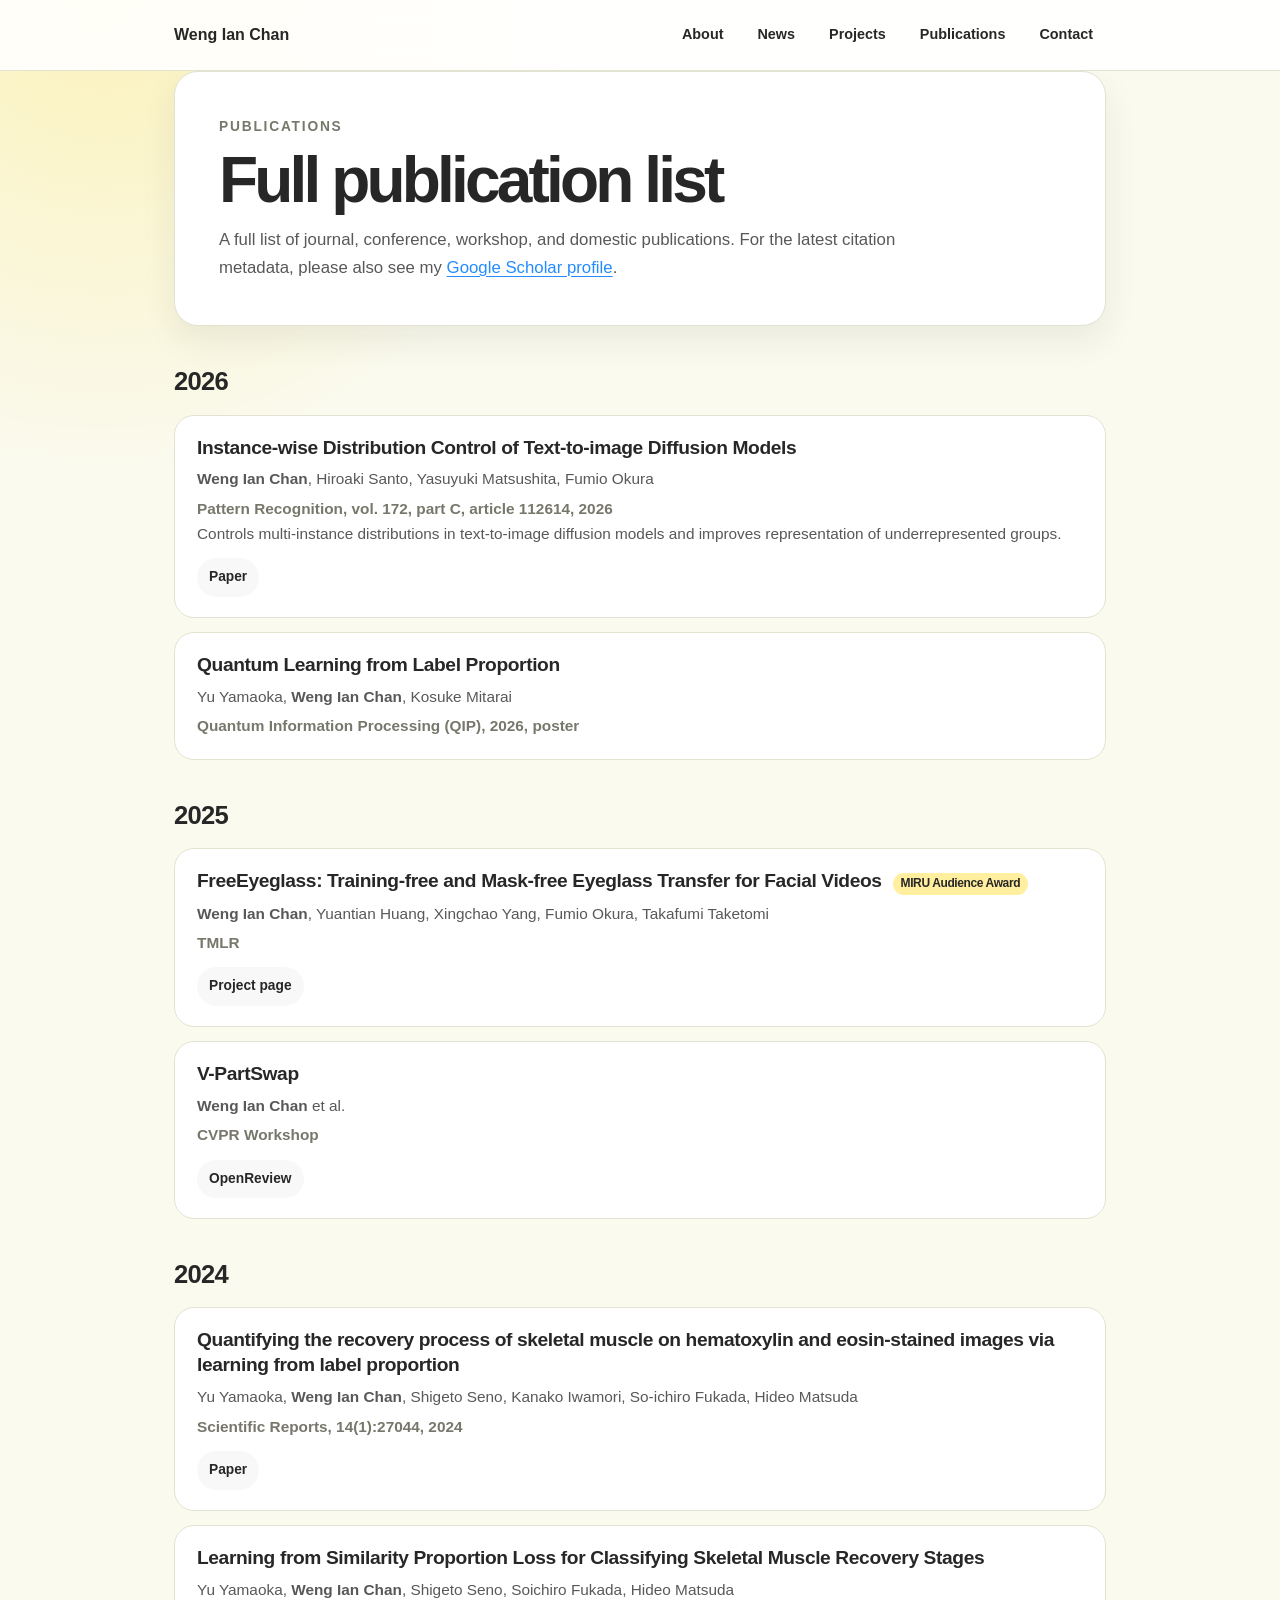
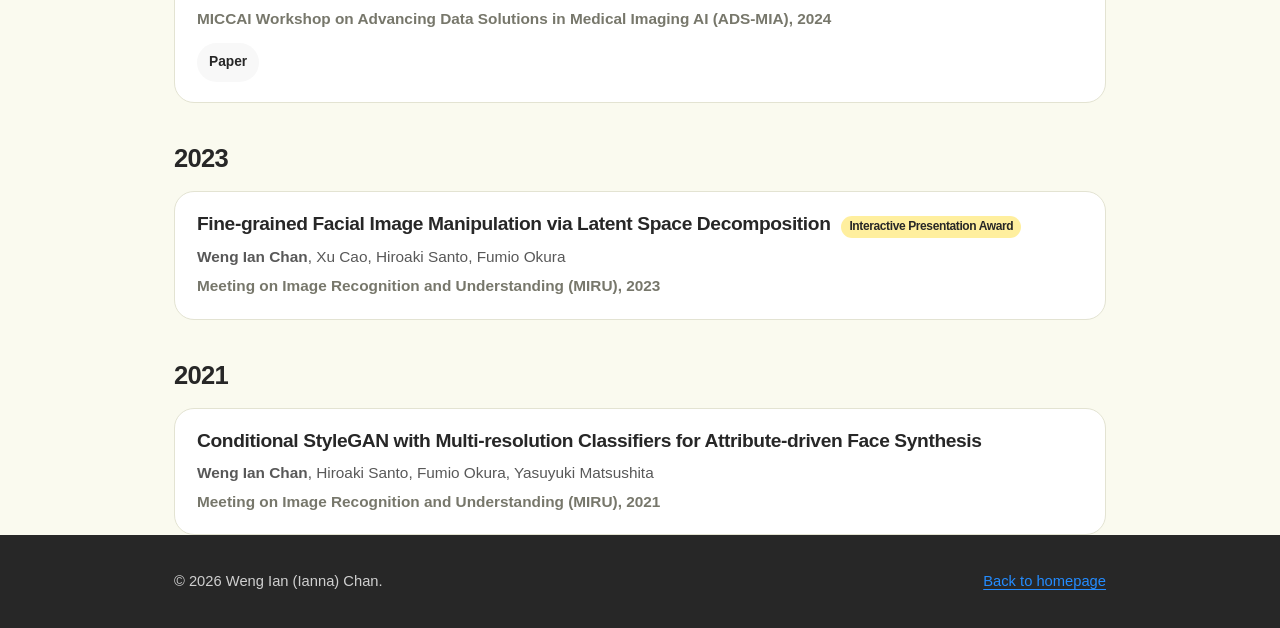
==== publication.html @ 1594c2f4 "Redesign academic personal website" ====
<!DOCTYPE html>
<html lang="en">
<head>
  <meta charset="UTF-8" />
  <meta name="viewport" content="width=device-width, initial-scale=1" />
  <title>Publications – Weng Ian Chan</title>
  <meta name="description" content="Full publication list of Weng Ian (Ianna) Chan." />
  <style>
    :root{--yellow:#ffd500;--blue:#248cff;--purple:#6c55f0;--text:#272727;--soft:#585858;--muted:#77776b;--bg:#fafaef;--white:#fff;--border:#e3e3d2;--gray:#f8f8f8;--shadow:0 14px 34px rgba(39,39,39,.08);--container:980px;--radius:24px}*{box-sizing:border-box}body{margin:0;color:var(--text);background:radial-gradient(circle at 8% 0%,rgba(255,213,0,.22),transparent 30rem),var(--bg);font-family:Inter,"Noto Sans","Noto Sans JP",-apple-system,BlinkMacSystemFont,"Segoe UI",Arial,sans-serif;line-height:1.65}a{color:var(--blue);text-decoration-thickness:.08em;text-underline-offset:.18em}a:hover{color:var(--purple)}.container{max-width:var(--container);margin:0 auto;padding:0 24px}.site-header{position:sticky;top:0;z-index:20;background:rgba(255,255,255,.88);backdrop-filter:blur(14px);border-bottom:1px solid var(--border)}.nav{min-height:70px;display:flex;align-items:center;justify-content:space-between;gap:18px}.brand{color:var(--text);font-weight:850;text-decoration:none}.nav-links{display:flex;gap:8px;flex-wrap:wrap}.nav-links a{color:var(--text);text-decoration:none;font-size:.9rem;font-weight:800;border-radius:999px;padding:9px 13px}.nav-links a:hover{background:var(--yellow)}main{padding:54px 0 84px}.hero{background:var(--white);border:1px solid var(--border);border-radius:var(--radius);box-shadow:var(--shadow);padding:clamp(26px,5vw,44px);margin-bottom:32px}.kicker{color:var(--muted);font-size:.86rem;font-weight:850;letter-spacing:.13em;text-transform:uppercase;margin:0 0 8px}h1{font-size:clamp(2.5rem,7vw,4rem);line-height:1.05;letter-spacing:-.06em;margin:0 0 12px}.intro{color:var(--soft);font-size:1.05rem;max-width:46rem;margin:0}.pub-list{display:grid;gap:14px}.pub{background:var(--white);border:1px solid var(--border);border-radius:20px;padding:20px 22px}.pub h2{font-size:1.2rem;line-height:1.3;margin:0 0 6px;letter-spacing:-.02em}.authors,.venue,.note{margin:0;color:var(--soft);font-size:.96rem}.venue{font-weight:750;color:var(--muted);margin-top:4px}.links{display:flex;flex-wrap:wrap;gap:9px;margin-top:12px}.pill{display:inline-flex;border-radius:999px;background:var(--gray);color:var(--text);padding:8px 12px;font-size:.86rem;font-weight:850;text-decoration:none}.pill:hover{background:var(--yellow);color:var(--text);text-decoration:none}.badge{display:inline-flex;border-radius:999px;background:rgba(255,213,0,.38);padding:3px 8px;font-size:.75rem;font-weight:850;margin-left:6px}.year{font-size:1.6rem;letter-spacing:-.03em;margin:34px 0 12px}footer{background:var(--text);color:#fff;padding:34px 0}.footer-inner{display:flex;justify-content:space-between;gap:18px;flex-wrap:wrap;color:rgba(255,255,255,.78);font-size:.92rem}@media(max-width:560px){.container{padding:0 18px}.nav{align-items:flex-start;flex-direction:column;padding:14px 0}}
  </style>
</head>
<body>
  <header class="site-header">
    <div class="container nav">
      <a class="brand" href="index.html">Weng Ian Chan</a>
      <nav class="nav-links" aria-label="Main navigation">
        <a href="index.html#about">About</a>
        <a href="index.html#news">News</a>
        <a href="index.html#projects">Projects</a>
        <a href="publication.html">Publications</a>
        <a href="index.html#contact">Contact</a>
      </nav>
    </div>
  </header>

  <main class="container">
    <section class="hero">
      <p class="kicker">Publications</p>
      <h1>Full publication list</h1>
      <p class="intro">A full list of journal, conference, workshop, and domestic publications. For the latest citation metadata, please also see my <a href="https://scholar.google.com/citations?user=TcdTtjIAAAAJ" target="_blank" rel="noopener">Google Scholar profile</a>.</p>
    </section>

    <h2 class="year">2026</h2>
    <div class="pub-list">
      <article class="pub">
        <h2>Instance-wise Distribution Control of Text-to-image Diffusion Models</h2>
        <p class="authors"><strong>Weng Ian Chan</strong>, Hiroaki Santo, Yasuyuki Matsushita, Fumio Okura</p>
        <p class="venue">Pattern Recognition, vol. 172, part C, article 112614, 2026</p>
        <p class="note">Controls multi-instance distributions in text-to-image diffusion models and improves representation of underrepresented groups.</p>
        <div class="links"><a class="pill" href="https://doi.org/10.1016/j.patcog.2025.112614" target="_blank" rel="noopener">Paper</a></div>
      </article>
      <article class="pub">
        <h2>Quantum Learning from Label Proportion</h2>
        <p class="authors">Yu Yamaoka, <strong>Weng Ian Chan</strong>, Kosuke Mitarai</p>
        <p class="venue">Quantum Information Processing (QIP), 2026, poster</p>
      </article>
    </div>

    <h2 class="year">2025</h2>
    <div class="pub-list">
      <article class="pub">
        <h2>FreeEyeglass: Training-free and Mask-free Eyeglass Transfer for Facial Videos <span class="badge">MIRU Audience Award</span></h2>
        <p class="authors"><strong>Weng Ian Chan</strong>, Yuantian Huang, Xingchao Yang, Fumio Okura, Takafumi Taketomi</p>
        <p class="venue">TMLR</p>
        <div class="links"><a class="pill" href="https://moegi161.github.io/freeeyeglass-project/" target="_blank" rel="noopener">Project page</a></div>
      </article>
      <article class="pub">
        <h2>V-PartSwap</h2>
        <p class="authors"><strong>Weng Ian Chan</strong> et al.</p>
        <p class="venue">CVPR Workshop</p>
        <div class="links"><a class="pill" href="https://openreview.net/forum?id=ls6tDTvkuY" target="_blank" rel="noopener">OpenReview</a></div>
      </article>
    </div>

    <h2 class="year">2024</h2>
    <div class="pub-list">
      <article class="pub">
        <h2>Quantifying the recovery process of skeletal muscle on hematoxylin and eosin-stained images via learning from label proportion</h2>
        <p class="authors">Yu Yamaoka, <strong>Weng Ian Chan</strong>, Shigeto Seno, Kanako Iwamori, So-ichiro Fukada, Hideo Matsuda</p>
        <p class="venue">Scientific Reports, 14(1):27044, 2024</p>
        <div class="links"><a class="pill" href="https://www.nature.com/articles/s41598-024-78433-z" target="_blank" rel="noopener">Paper</a></div>
      </article>
      <article class="pub">
        <h2>Learning from Similarity Proportion Loss for Classifying Skeletal Muscle Recovery Stages</h2>
        <p class="authors">Yu Yamaoka, <strong>Weng Ian Chan</strong>, Shigeto Seno, Soichiro Fukada, Hideo Matsuda</p>
        <p class="venue">MICCAI Workshop on Advancing Data Solutions in Medical Imaging AI (ADS-MIA), 2024</p>
        <div class="links"><a class="pill" href="https://arxiv.org/abs/2505.04150" target="_blank" rel="noopener">Paper</a></div>
      </article>
    </div>

    <h2 class="year">2023</h2>
    <div class="pub-list">
      <article class="pub">
        <h2>Fine-grained Facial Image Manipulation via Latent Space Decomposition <span class="badge">Interactive Presentation Award</span></h2>
        <p class="authors"><strong>Weng Ian Chan</strong>, Xu Cao, Hiroaki Santo, Fumio Okura</p>
        <p class="venue">Meeting on Image Recognition and Understanding (MIRU), 2023</p>
      </article>
    </div>

    <h2 class="year">2021</h2>
    <div class="pub-list">
      <article class="pub">
        <h2>Conditional StyleGAN with Multi-resolution Classifiers for Attribute-driven Face Synthesis</h2>
        <p class="authors"><strong>Weng Ian Chan</strong>, Hiroaki Santo, Fumio Okura, Yasuyuki Matsushita</p>
        <p class="venue">Meeting on Image Recognition and Understanding (MIRU), 2021</p>
      </article>
    </div>
  </main>

  <footer>
    <div class="container footer-inner">
      <span>&copy; <span id="year"></span> Weng Ian (Ianna) Chan.</span>
      <span><a href="index.html">Back to homepage</a></span>
    </div>
  </footer>
  <script>document.getElementById("year").textContent = new Date().getFullYear();</script>
</body>
</html>
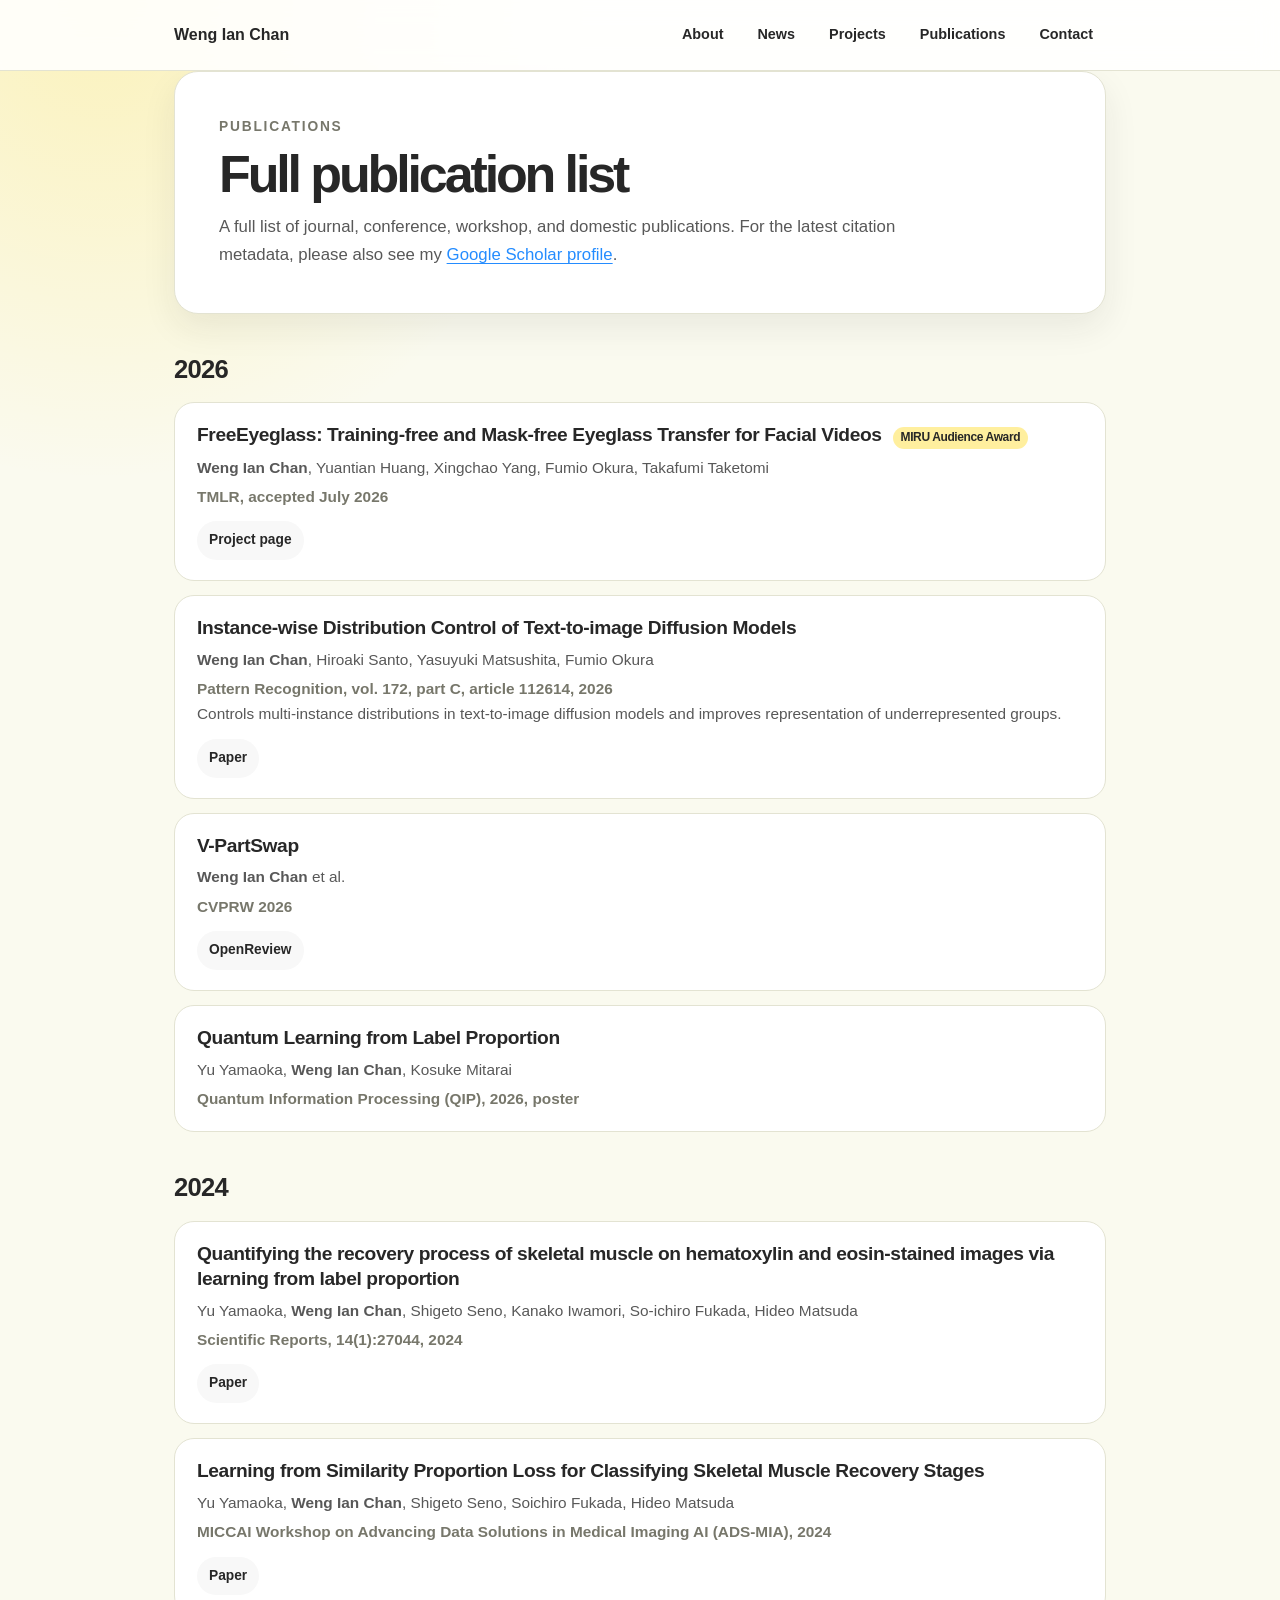
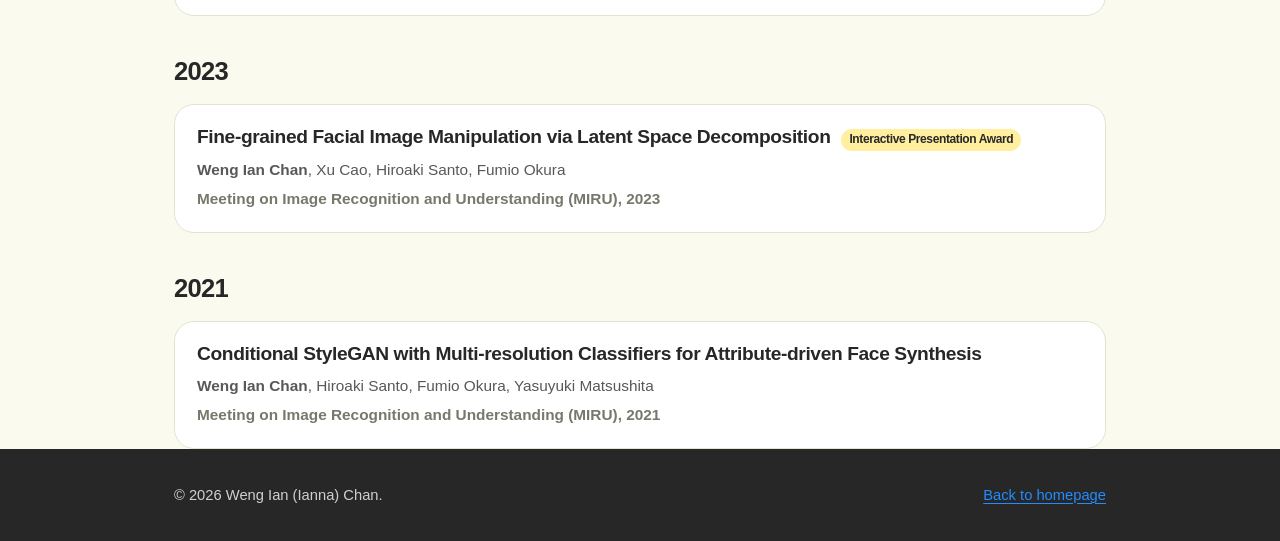
==== commit b0ff182a: "Refine projects and publication updates" ====
--- a/publication.html
+++ b/publication.html
@@ -6,7 +6,7 @@
   <title>Publications – Weng Ian Chan</title>
   <meta name="description" content="Full publication list of Weng Ian (Ianna) Chan." />
   <style>
-    :root{--yellow:#ffd500;--blue:#248cff;--purple:#6c55f0;--text:#272727;--soft:#585858;--muted:#77776b;--bg:#fafaef;--white:#fff;--border:#e3e3d2;--gray:#f8f8f8;--shadow:0 14px 34px rgba(39,39,39,.08);--container:980px;--radius:24px}*{box-sizing:border-box}body{margin:0;color:var(--text);background:radial-gradient(circle at 8% 0%,rgba(255,213,0,.22),transparent 30rem),var(--bg);font-family:Inter,"Noto Sans","Noto Sans JP",-apple-system,BlinkMacSystemFont,"Segoe UI",Arial,sans-serif;line-height:1.65}a{color:var(--blue);text-decoration-thickness:.08em;text-underline-offset:.18em}a:hover{color:var(--purple)}.container{max-width:var(--container);margin:0 auto;padding:0 24px}.site-header{position:sticky;top:0;z-index:20;background:rgba(255,255,255,.88);backdrop-filter:blur(14px);border-bottom:1px solid var(--border)}.nav{min-height:70px;display:flex;align-items:center;justify-content:space-between;gap:18px}.brand{color:var(--text);font-weight:850;text-decoration:none}.nav-links{display:flex;gap:8px;flex-wrap:wrap}.nav-links a{color:var(--text);text-decoration:none;font-size:.9rem;font-weight:800;border-radius:999px;padding:9px 13px}.nav-links a:hover{background:var(--yellow)}main{padding:54px 0 84px}.hero{background:var(--white);border:1px solid var(--border);border-radius:var(--radius);box-shadow:var(--shadow);padding:clamp(26px,5vw,44px);margin-bottom:32px}.kicker{color:var(--muted);font-size:.86rem;font-weight:850;letter-spacing:.13em;text-transform:uppercase;margin:0 0 8px}h1{font-size:clamp(2.5rem,7vw,4rem);line-height:1.05;letter-spacing:-.06em;margin:0 0 12px}.intro{color:var(--soft);font-size:1.05rem;max-width:46rem;margin:0}.pub-list{display:grid;gap:14px}.pub{background:var(--white);border:1px solid var(--border);border-radius:20px;padding:20px 22px}.pub h2{font-size:1.2rem;line-height:1.3;margin:0 0 6px;letter-spacing:-.02em}.authors,.venue,.note{margin:0;color:var(--soft);font-size:.96rem}.venue{font-weight:750;color:var(--muted);margin-top:4px}.links{display:flex;flex-wrap:wrap;gap:9px;margin-top:12px}.pill{display:inline-flex;border-radius:999px;background:var(--gray);color:var(--text);padding:8px 12px;font-size:.86rem;font-weight:850;text-decoration:none}.pill:hover{background:var(--yellow);color:var(--text);text-decoration:none}.badge{display:inline-flex;border-radius:999px;background:rgba(255,213,0,.38);padding:3px 8px;font-size:.75rem;font-weight:850;margin-left:6px}.year{font-size:1.6rem;letter-spacing:-.03em;margin:34px 0 12px}footer{background:var(--text);color:#fff;padding:34px 0}.footer-inner{display:flex;justify-content:space-between;gap:18px;flex-wrap:wrap;color:rgba(255,255,255,.78);font-size:.92rem}@media(max-width:560px){.container{padding:0 18px}.nav{align-items:flex-start;flex-direction:column;padding:14px 0}}
+    :root{--yellow:#ffd500;--blue:#248cff;--purple:#6c55f0;--text:#272727;--soft:#585858;--muted:#77776b;--bg:#fafaef;--white:#fff;--border:#e3e3d2;--gray:#f8f8f8;--shadow:0 14px 34px rgba(39,39,39,.08);--container:980px;--radius:24px}*{box-sizing:border-box}body{margin:0;color:var(--text);background:radial-gradient(circle at 8% 0%,rgba(255,213,0,.22),transparent 30rem),var(--bg);font-family:Inter,"Noto Sans","Noto Sans JP",-apple-system,BlinkMacSystemFont,"Segoe UI",Arial,sans-serif;line-height:1.65}a{color:var(--blue);text-decoration-thickness:.08em;text-underline-offset:.18em}a:hover{color:var(--purple)}.container{max-width:var(--container);margin:0 auto;padding:0 24px}.site-header{position:sticky;top:0;z-index:20;background:rgba(255,255,255,.88);backdrop-filter:blur(14px);border-bottom:1px solid var(--border)}.nav{min-height:70px;display:flex;align-items:center;justify-content:space-between;gap:18px}.brand{color:var(--text);font-weight:850;text-decoration:none}.nav-links{display:flex;gap:8px;flex-wrap:wrap}.nav-links a{color:var(--text);text-decoration:none;font-size:.9rem;font-weight:800;border-radius:999px;padding:9px 13px}.nav-links a:hover{background:var(--yellow)}main{padding:54px 0 84px}.hero{background:var(--white);border:1px solid var(--border);border-radius:var(--radius);box-shadow:var(--shadow);padding:clamp(26px,5vw,44px);margin-bottom:32px}.kicker{color:var(--muted);font-size:.86rem;font-weight:850;letter-spacing:.13em;text-transform:uppercase;margin:0 0 8px}h1{font-size:clamp(2.15rem,5.6vw,3.25rem);line-height:1.05;letter-spacing:-.06em;margin:0 0 12px}.intro{color:var(--soft);font-size:1.05rem;max-width:46rem;margin:0}.pub-list{display:grid;gap:14px}.pub{background:var(--white);border:1px solid var(--border);border-radius:20px;padding:20px 22px}.pub h2{font-size:1.2rem;line-height:1.3;margin:0 0 6px;letter-spacing:-.02em}.authors,.venue,.note{margin:0;color:var(--soft);font-size:.96rem}.venue{font-weight:750;color:var(--muted);margin-top:4px}.links{display:flex;flex-wrap:wrap;gap:9px;margin-top:12px}.pill{display:inline-flex;border-radius:999px;background:var(--gray);color:var(--text);padding:8px 12px;font-size:.86rem;font-weight:850;text-decoration:none}.pill:hover{background:var(--yellow);color:var(--text);text-decoration:none}.badge{display:inline-flex;border-radius:999px;background:rgba(255,213,0,.38);padding:3px 8px;font-size:.75rem;font-weight:850;margin-left:6px}.year{font-size:1.6rem;letter-spacing:-.03em;margin:34px 0 12px}footer{background:var(--text);color:#fff;padding:34px 0}.footer-inner{display:flex;justify-content:space-between;gap:18px;flex-wrap:wrap;color:rgba(255,255,255,.78);font-size:.92rem}@media(max-width:560px){.container{padding:0 18px}.nav{align-items:flex-start;flex-direction:column;padding:14px 0}}
   </style>
 </head>
 <body>
@@ -33,6 +33,12 @@
     <h2 class="year">2026</h2>
     <div class="pub-list">
       <article class="pub">
+        <h2>FreeEyeglass: Training-free and Mask-free Eyeglass Transfer for Facial Videos <span class="badge">MIRU Audience Award</span></h2>
+        <p class="authors"><strong>Weng Ian Chan</strong>, Yuantian Huang, Xingchao Yang, Fumio Okura, Takafumi Taketomi</p>
+        <p class="venue">TMLR, accepted July 2026</p>
+        <div class="links"><a class="pill" href="https://moegi161.github.io/freeeyeglass-project/" target="_blank" rel="noopener">Project page</a></div>
+      </article>
+      <article class="pub">
         <h2>Instance-wise Distribution Control of Text-to-image Diffusion Models</h2>
         <p class="authors"><strong>Weng Ian Chan</strong>, Hiroaki Santo, Yasuyuki Matsushita, Fumio Okura</p>
         <p class="venue">Pattern Recognition, vol. 172, part C, article 112614, 2026</p>
@@ -40,25 +46,15 @@
         <div class="links"><a class="pill" href="https://doi.org/10.1016/j.patcog.2025.112614" target="_blank" rel="noopener">Paper</a></div>
       </article>
       <article class="pub">
+        <h2>V-PartSwap</h2>
+        <p class="authors"><strong>Weng Ian Chan</strong> et al.</p>
+        <p class="venue">CVPRW 2026</p>
+        <div class="links"><a class="pill" href="https://openreview.net/forum?id=ls6tDTvkuY" target="_blank" rel="noopener">OpenReview</a></div>
+      </article>
+      <article class="pub">
         <h2>Quantum Learning from Label Proportion</h2>
         <p class="authors">Yu Yamaoka, <strong>Weng Ian Chan</strong>, Kosuke Mitarai</p>
         <p class="venue">Quantum Information Processing (QIP), 2026, poster</p>
-      </article>
-    </div>
-
-    <h2 class="year">2025</h2>
-    <div class="pub-list">
-      <article class="pub">
-        <h2>FreeEyeglass: Training-free and Mask-free Eyeglass Transfer for Facial Videos <span class="badge">MIRU Audience Award</span></h2>
-        <p class="authors"><strong>Weng Ian Chan</strong>, Yuantian Huang, Xingchao Yang, Fumio Okura, Takafumi Taketomi</p>
-        <p class="venue">TMLR</p>
-        <div class="links"><a class="pill" href="https://moegi161.github.io/freeeyeglass-project/" target="_blank" rel="noopener">Project page</a></div>
-      </article>
-      <article class="pub">
-        <h2>V-PartSwap</h2>
-        <p class="authors"><strong>Weng Ian Chan</strong> et al.</p>
-        <p class="venue">CVPR Workshop</p>
-        <div class="links"><a class="pill" href="https://openreview.net/forum?id=ls6tDTvkuY" target="_blank" rel="noopener">OpenReview</a></div>
       </article>
     </div>
 
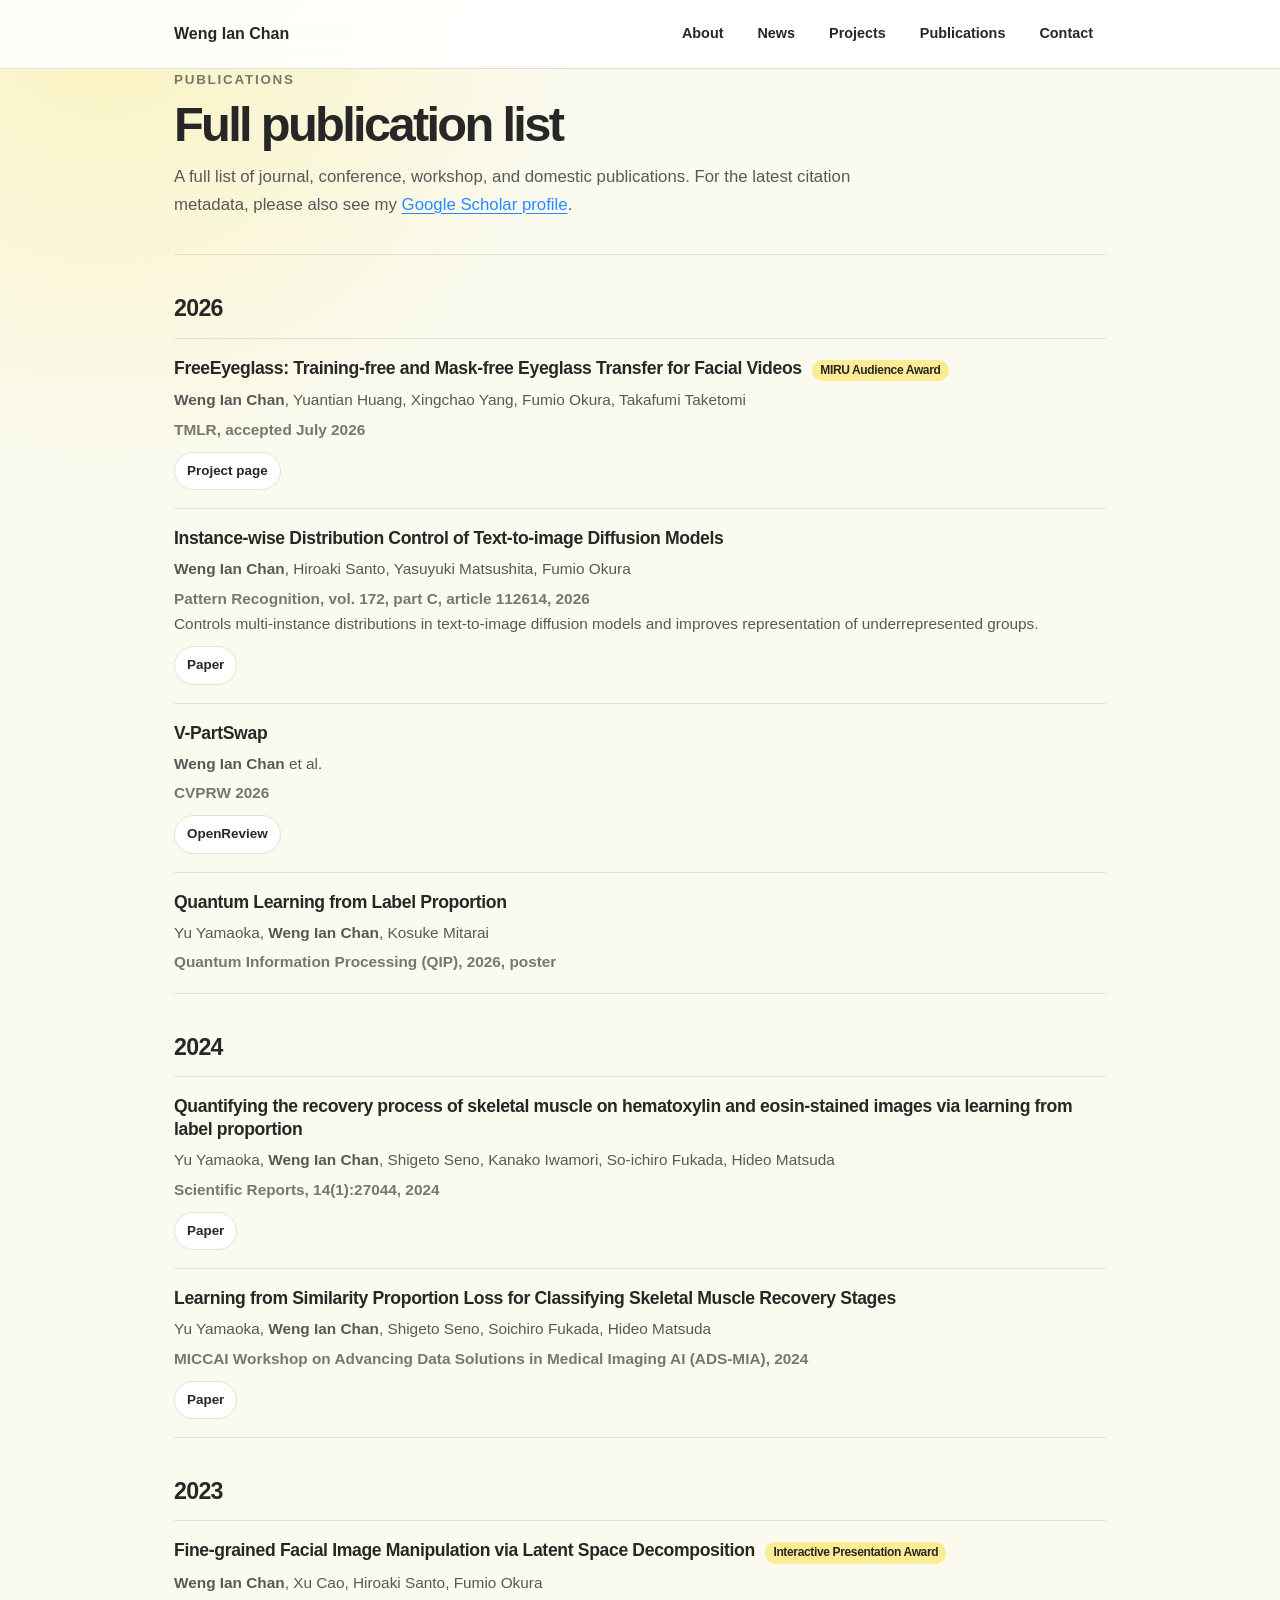
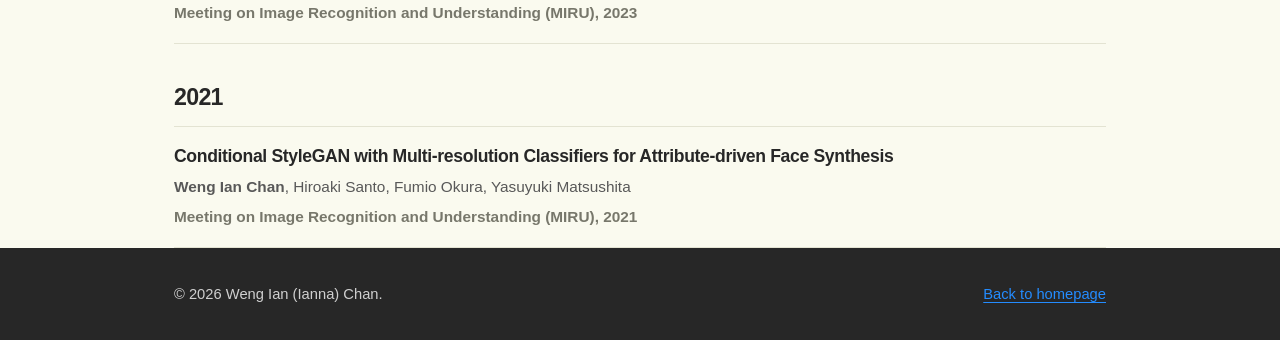
==== commit fbc915eb: "Simplify academic site layout" ====
--- a/publication.html
+++ b/publication.html
@@ -6,7 +6,36 @@
   <title>Publications – Weng Ian Chan</title>
   <meta name="description" content="Full publication list of Weng Ian (Ianna) Chan." />
   <style>
-    :root{--yellow:#ffd500;--blue:#248cff;--purple:#6c55f0;--text:#272727;--soft:#585858;--muted:#77776b;--bg:#fafaef;--white:#fff;--border:#e3e3d2;--gray:#f8f8f8;--shadow:0 14px 34px rgba(39,39,39,.08);--container:980px;--radius:24px}*{box-sizing:border-box}body{margin:0;color:var(--text);background:radial-gradient(circle at 8% 0%,rgba(255,213,0,.22),transparent 30rem),var(--bg);font-family:Inter,"Noto Sans","Noto Sans JP",-apple-system,BlinkMacSystemFont,"Segoe UI",Arial,sans-serif;line-height:1.65}a{color:var(--blue);text-decoration-thickness:.08em;text-underline-offset:.18em}a:hover{color:var(--purple)}.container{max-width:var(--container);margin:0 auto;padding:0 24px}.site-header{position:sticky;top:0;z-index:20;background:rgba(255,255,255,.88);backdrop-filter:blur(14px);border-bottom:1px solid var(--border)}.nav{min-height:70px;display:flex;align-items:center;justify-content:space-between;gap:18px}.brand{color:var(--text);font-weight:850;text-decoration:none}.nav-links{display:flex;gap:8px;flex-wrap:wrap}.nav-links a{color:var(--text);text-decoration:none;font-size:.9rem;font-weight:800;border-radius:999px;padding:9px 13px}.nav-links a:hover{background:var(--yellow)}main{padding:54px 0 84px}.hero{background:var(--white);border:1px solid var(--border);border-radius:var(--radius);box-shadow:var(--shadow);padding:clamp(26px,5vw,44px);margin-bottom:32px}.kicker{color:var(--muted);font-size:.86rem;font-weight:850;letter-spacing:.13em;text-transform:uppercase;margin:0 0 8px}h1{font-size:clamp(2.15rem,5.6vw,3.25rem);line-height:1.05;letter-spacing:-.06em;margin:0 0 12px}.intro{color:var(--soft);font-size:1.05rem;max-width:46rem;margin:0}.pub-list{display:grid;gap:14px}.pub{background:var(--white);border:1px solid var(--border);border-radius:20px;padding:20px 22px}.pub h2{font-size:1.2rem;line-height:1.3;margin:0 0 6px;letter-spacing:-.02em}.authors,.venue,.note{margin:0;color:var(--soft);font-size:.96rem}.venue{font-weight:750;color:var(--muted);margin-top:4px}.links{display:flex;flex-wrap:wrap;gap:9px;margin-top:12px}.pill{display:inline-flex;border-radius:999px;background:var(--gray);color:var(--text);padding:8px 12px;font-size:.86rem;font-weight:850;text-decoration:none}.pill:hover{background:var(--yellow);color:var(--text);text-decoration:none}.badge{display:inline-flex;border-radius:999px;background:rgba(255,213,0,.38);padding:3px 8px;font-size:.75rem;font-weight:850;margin-left:6px}.year{font-size:1.6rem;letter-spacing:-.03em;margin:34px 0 12px}footer{background:var(--text);color:#fff;padding:34px 0}.footer-inner{display:flex;justify-content:space-between;gap:18px;flex-wrap:wrap;color:rgba(255,255,255,.78);font-size:.92rem}@media(max-width:560px){.container{padding:0 18px}.nav{align-items:flex-start;flex-direction:column;padding:14px 0}}
+    :root { --yellow:#ffd500; --blue:#248cff; --purple:#6c55f0; --text:#272727; --soft:#585858; --muted:#77776b; --bg:#fafaef; --white:#fff; --border:#e3e3d2; --gray:#f8f8f8; --container:980px; }
+    * { box-sizing: border-box; }
+    body { margin:0; color:var(--text); background:radial-gradient(circle at 8% 0%,rgba(255,213,0,.2),transparent 30rem),var(--bg); font-family:Inter,"Noto Sans","Noto Sans JP",-apple-system,BlinkMacSystemFont,"Segoe UI",Arial,sans-serif; line-height:1.65; }
+    a { color:var(--blue); text-decoration-thickness:.08em; text-underline-offset:.18em; }
+    a:hover { color:var(--purple); }
+    .container { max-width:var(--container); margin:0 auto; padding:0 24px; }
+    .site-header { position:sticky; top:0; z-index:20; background:rgba(255,255,255,.9); backdrop-filter:blur(14px); border-bottom:1px solid var(--border); }
+    .nav { min-height:68px; display:flex; align-items:center; justify-content:space-between; gap:18px; }
+    .brand { color:var(--text); font-weight:850; text-decoration:none; }
+    .nav-links { display:flex; gap:8px; flex-wrap:wrap; }
+    .nav-links a { color:var(--text); text-decoration:none; font-size:.9rem; font-weight:800; border-radius:999px; padding:9px 13px; }
+    .nav-links a:hover { background:var(--yellow); }
+    main { padding:54px 0 84px; }
+    .hero { border-bottom:1px solid var(--border); padding-bottom:36px; margin-bottom:34px; }
+    .kicker { color:var(--muted); font-size:.84rem; font-weight:850; letter-spacing:.13em; text-transform:uppercase; margin:0 0 8px; }
+    h1 { font-size:clamp(2.05rem,5.2vw,3.05rem); line-height:1.06; letter-spacing:-.055em; margin:0 0 12px; }
+    .intro { color:var(--soft); font-size:1.05rem; max-width:46rem; margin:0; }
+    .year { font-size:1.45rem; letter-spacing:-.03em; margin:34px 0 10px; }
+    .pub-list { border-top:1px solid var(--border); }
+    .pub { padding:18px 0; border-bottom:1px solid var(--border); }
+    .pub h2 { font-size:1.1rem; line-height:1.32; margin:0 0 6px; letter-spacing:-.02em; }
+    .authors, .venue, .note { margin:0; color:var(--soft); font-size:.96rem; }
+    .venue { font-weight:750; color:var(--muted); margin-top:4px; }
+    .links { display:flex; flex-wrap:wrap; gap:9px; margin-top:10px; }
+    .pill { display:inline-flex; border-radius:999px; background:var(--white); border:1px solid var(--border); color:var(--text); padding:7px 12px; font-size:.84rem; font-weight:850; text-decoration:none; }
+    .pill:hover { background:var(--yellow); color:var(--text); text-decoration:none; }
+    .badge { display:inline-flex; border-radius:999px; background:rgba(255,213,0,.38); padding:3px 8px; font-size:.75rem; font-weight:850; margin-left:6px; }
+    footer { background:var(--text); color:#fff; padding:34px 0; }
+    .footer-inner { display:flex; justify-content:space-between; gap:18px; flex-wrap:wrap; color:rgba(255,255,255,.78); font-size:.92rem; }
+    @media(max-width:560px){ .container{padding:0 18px} .nav{align-items:flex-start;flex-direction:column;padding:14px 0} }
   </style>
 </head>
 <body>
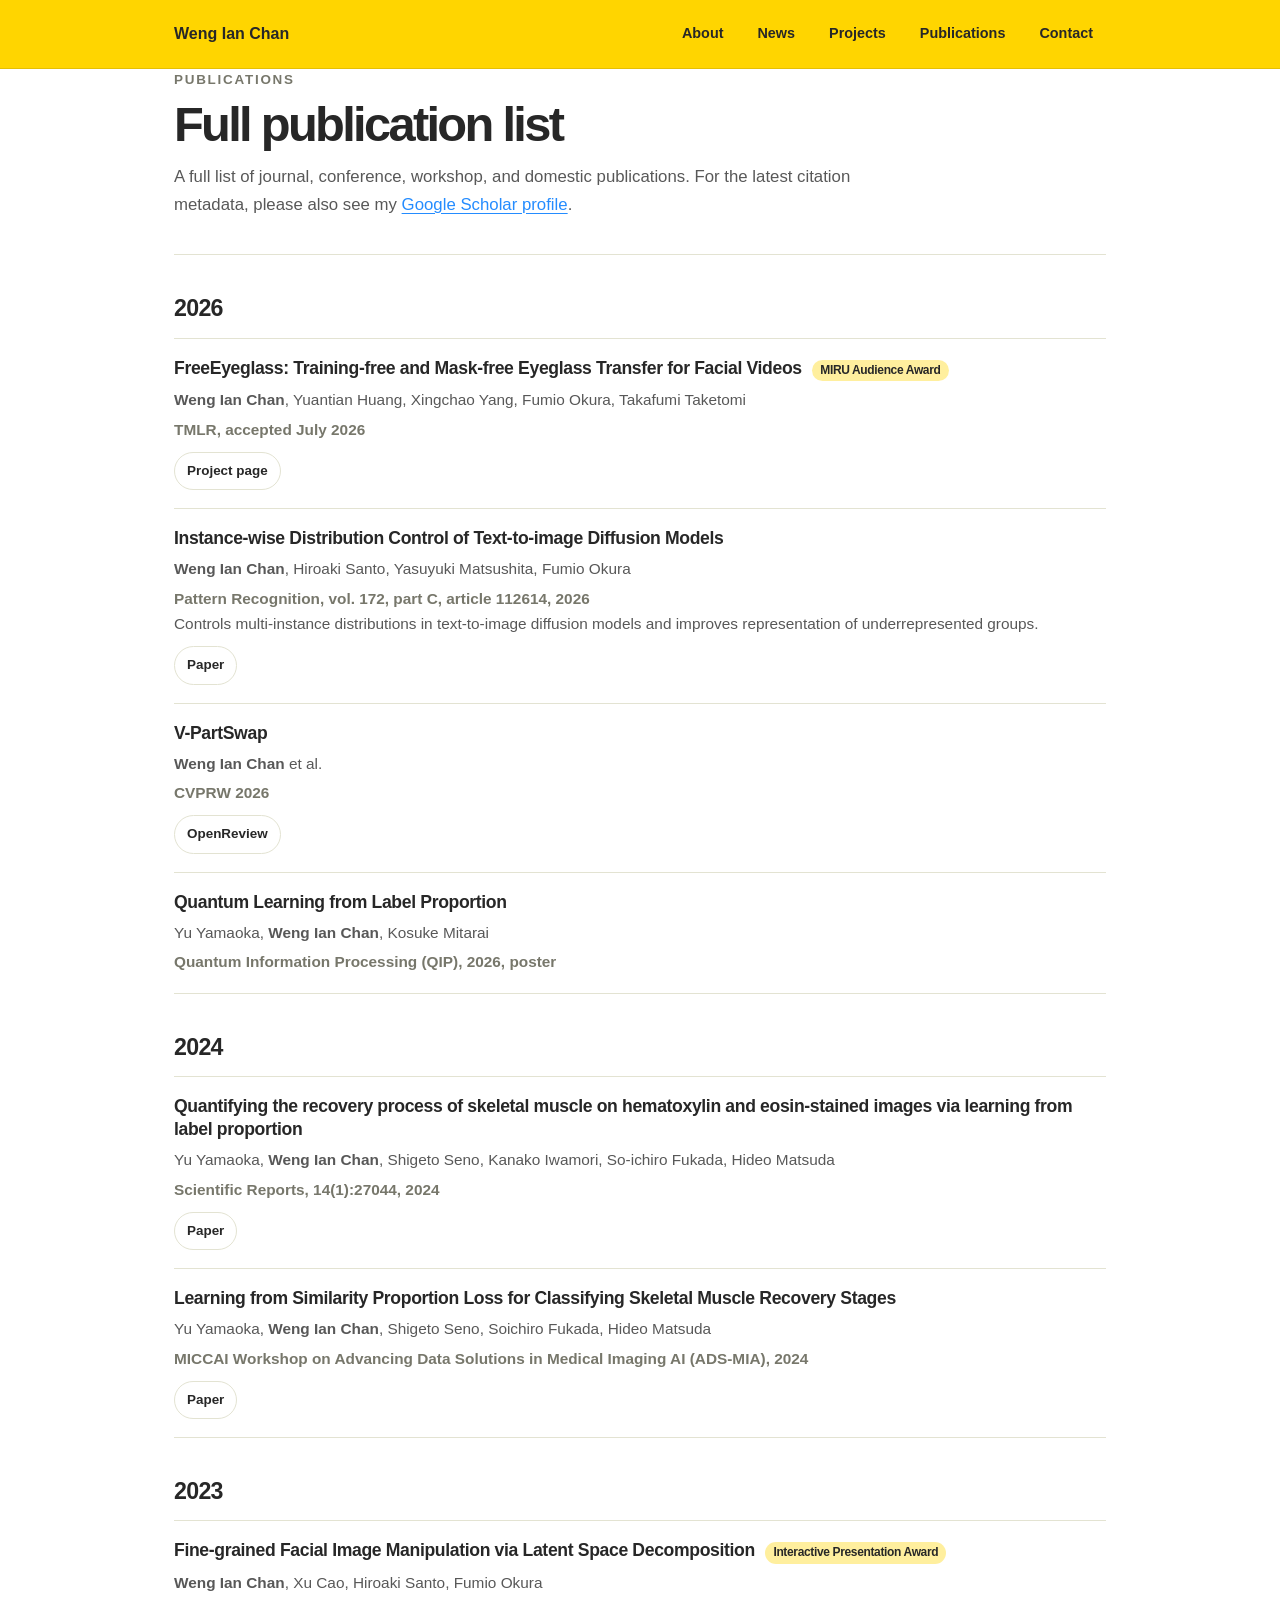
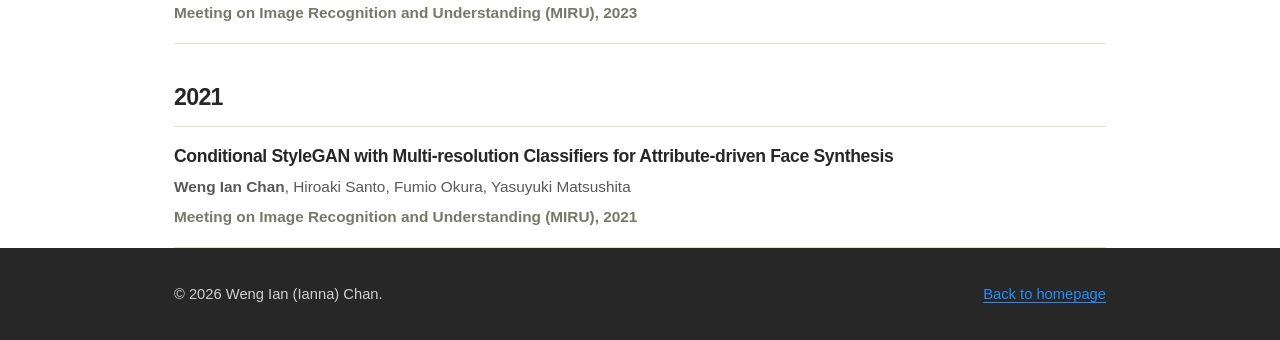
==== commit 2174702f: "Separate styles and update background colors" ====
--- a/publication.html
+++ b/publication.html
@@ -5,38 +5,7 @@
   <meta name="viewport" content="width=device-width, initial-scale=1" />
   <title>Publications – Weng Ian Chan</title>
   <meta name="description" content="Full publication list of Weng Ian (Ianna) Chan." />
-  <style>
-    :root { --yellow:#ffd500; --blue:#248cff; --purple:#6c55f0; --text:#272727; --soft:#585858; --muted:#77776b; --bg:#fafaef; --white:#fff; --border:#e3e3d2; --gray:#f8f8f8; --container:980px; }
-    * { box-sizing: border-box; }
-    body { margin:0; color:var(--text); background:radial-gradient(circle at 8% 0%,rgba(255,213,0,.2),transparent 30rem),var(--bg); font-family:Inter,"Noto Sans","Noto Sans JP",-apple-system,BlinkMacSystemFont,"Segoe UI",Arial,sans-serif; line-height:1.65; }
-    a { color:var(--blue); text-decoration-thickness:.08em; text-underline-offset:.18em; }
-    a:hover { color:var(--purple); }
-    .container { max-width:var(--container); margin:0 auto; padding:0 24px; }
-    .site-header { position:sticky; top:0; z-index:20; background:rgba(255,255,255,.9); backdrop-filter:blur(14px); border-bottom:1px solid var(--border); }
-    .nav { min-height:68px; display:flex; align-items:center; justify-content:space-between; gap:18px; }
-    .brand { color:var(--text); font-weight:850; text-decoration:none; }
-    .nav-links { display:flex; gap:8px; flex-wrap:wrap; }
-    .nav-links a { color:var(--text); text-decoration:none; font-size:.9rem; font-weight:800; border-radius:999px; padding:9px 13px; }
-    .nav-links a:hover { background:var(--yellow); }
-    main { padding:54px 0 84px; }
-    .hero { border-bottom:1px solid var(--border); padding-bottom:36px; margin-bottom:34px; }
-    .kicker { color:var(--muted); font-size:.84rem; font-weight:850; letter-spacing:.13em; text-transform:uppercase; margin:0 0 8px; }
-    h1 { font-size:clamp(2.05rem,5.2vw,3.05rem); line-height:1.06; letter-spacing:-.055em; margin:0 0 12px; }
-    .intro { color:var(--soft); font-size:1.05rem; max-width:46rem; margin:0; }
-    .year { font-size:1.45rem; letter-spacing:-.03em; margin:34px 0 10px; }
-    .pub-list { border-top:1px solid var(--border); }
-    .pub { padding:18px 0; border-bottom:1px solid var(--border); }
-    .pub h2 { font-size:1.1rem; line-height:1.32; margin:0 0 6px; letter-spacing:-.02em; }
-    .authors, .venue, .note { margin:0; color:var(--soft); font-size:.96rem; }
-    .venue { font-weight:750; color:var(--muted); margin-top:4px; }
-    .links { display:flex; flex-wrap:wrap; gap:9px; margin-top:10px; }
-    .pill { display:inline-flex; border-radius:999px; background:var(--white); border:1px solid var(--border); color:var(--text); padding:7px 12px; font-size:.84rem; font-weight:850; text-decoration:none; }
-    .pill:hover { background:var(--yellow); color:var(--text); text-decoration:none; }
-    .badge { display:inline-flex; border-radius:999px; background:rgba(255,213,0,.38); padding:3px 8px; font-size:.75rem; font-weight:850; margin-left:6px; }
-    footer { background:var(--text); color:#fff; padding:34px 0; }
-    .footer-inner { display:flex; justify-content:space-between; gap:18px; flex-wrap:wrap; color:rgba(255,255,255,.78); font-size:.92rem; }
-    @media(max-width:560px){ .container{padding:0 18px} .nav{align-items:flex-start;flex-direction:column;padding:14px 0} }
-  </style>
+  <link rel="stylesheet" href="assets/css/publication.css" />
 </head>
 <body>
   <header class="site-header">
--- a/assets/css/publication.css
+++ b/assets/css/publication.css
@@ -0,0 +1,59 @@
+:root {
+  --yellow: #ffd500;
+  --blue: #248cff;
+  --purple: #6c55f0;
+  --text: #272727;
+  --soft: #585858;
+  --muted: #77776b;
+  --bg: #ffffff;
+  --white: #ffffff;
+  --border: #e3e3d2;
+  --gray: #f8f8f8;
+  --container: 980px;
+}
+
+* { box-sizing: border-box; }
+body {
+  margin: 0;
+  color: var(--text);
+  background: var(--bg);
+  font-family: Inter, "Noto Sans", "Noto Sans JP", -apple-system, BlinkMacSystemFont, "Segoe UI", Arial, sans-serif;
+  line-height: 1.65;
+}
+a { color: var(--blue); text-decoration-thickness: 0.08em; text-underline-offset: 0.18em; }
+a:hover { color: var(--purple); }
+.container { max-width: var(--container); margin: 0 auto; padding: 0 24px; }
+.site-header {
+  position: sticky;
+  top: 0;
+  z-index: 20;
+  background: var(--yellow);
+  border-bottom: 1px solid rgba(39, 39, 39, 0.12);
+}
+.nav { min-height: 68px; display: flex; align-items: center; justify-content: space-between; gap: 18px; }
+.brand { color: var(--text); font-weight: 850; text-decoration: none; }
+.nav-links { display: flex; gap: 8px; flex-wrap: wrap; }
+.nav-links a { color: var(--text); text-decoration: none; font-size: 0.9rem; font-weight: 800; border-radius: 999px; padding: 9px 13px; }
+.nav-links a:hover { background: var(--white); }
+main { padding: 54px 0 84px; }
+.hero { border-bottom: 1px solid var(--border); padding-bottom: 36px; margin-bottom: 34px; }
+.kicker { color: var(--muted); font-size: 0.84rem; font-weight: 850; letter-spacing: 0.13em; text-transform: uppercase; margin: 0 0 8px; }
+h1 { font-size: clamp(2.05rem, 5.2vw, 3.05rem); line-height: 1.06; letter-spacing: -0.055em; margin: 0 0 12px; }
+.intro { color: var(--soft); font-size: 1.05rem; max-width: 46rem; margin: 0; }
+.year { font-size: 1.45rem; letter-spacing: -0.03em; margin: 34px 0 10px; }
+.pub-list { border-top: 1px solid var(--border); }
+.pub { padding: 18px 0; border-bottom: 1px solid var(--border); }
+.pub h2 { font-size: 1.1rem; line-height: 1.32; margin: 0 0 6px; letter-spacing: -0.02em; }
+.authors, .venue, .note { margin: 0; color: var(--soft); font-size: 0.96rem; }
+.venue { font-weight: 750; color: var(--muted); margin-top: 4px; }
+.links { display: flex; flex-wrap: wrap; gap: 9px; margin-top: 10px; }
+.pill { display: inline-flex; border-radius: 999px; background: var(--white); border: 1px solid var(--border); color: var(--text); padding: 7px 12px; font-size: 0.84rem; font-weight: 850; text-decoration: none; }
+.pill:hover { background: var(--yellow); color: var(--text); text-decoration: none; }
+.badge { display: inline-flex; border-radius: 999px; background: rgba(255, 213, 0, 0.38); padding: 3px 8px; font-size: 0.75rem; font-weight: 850; margin-left: 6px; }
+footer { background: var(--text); color: #ffffff; padding: 34px 0; }
+.footer-inner { display: flex; justify-content: space-between; gap: 18px; flex-wrap: wrap; color: rgba(255, 255, 255, 0.78); font-size: 0.92rem; }
+
+@media (max-width: 560px) {
+  .container { padding: 0 18px; }
+  .nav { align-items: flex-start; flex-direction: column; padding: 14px 0; }
+}
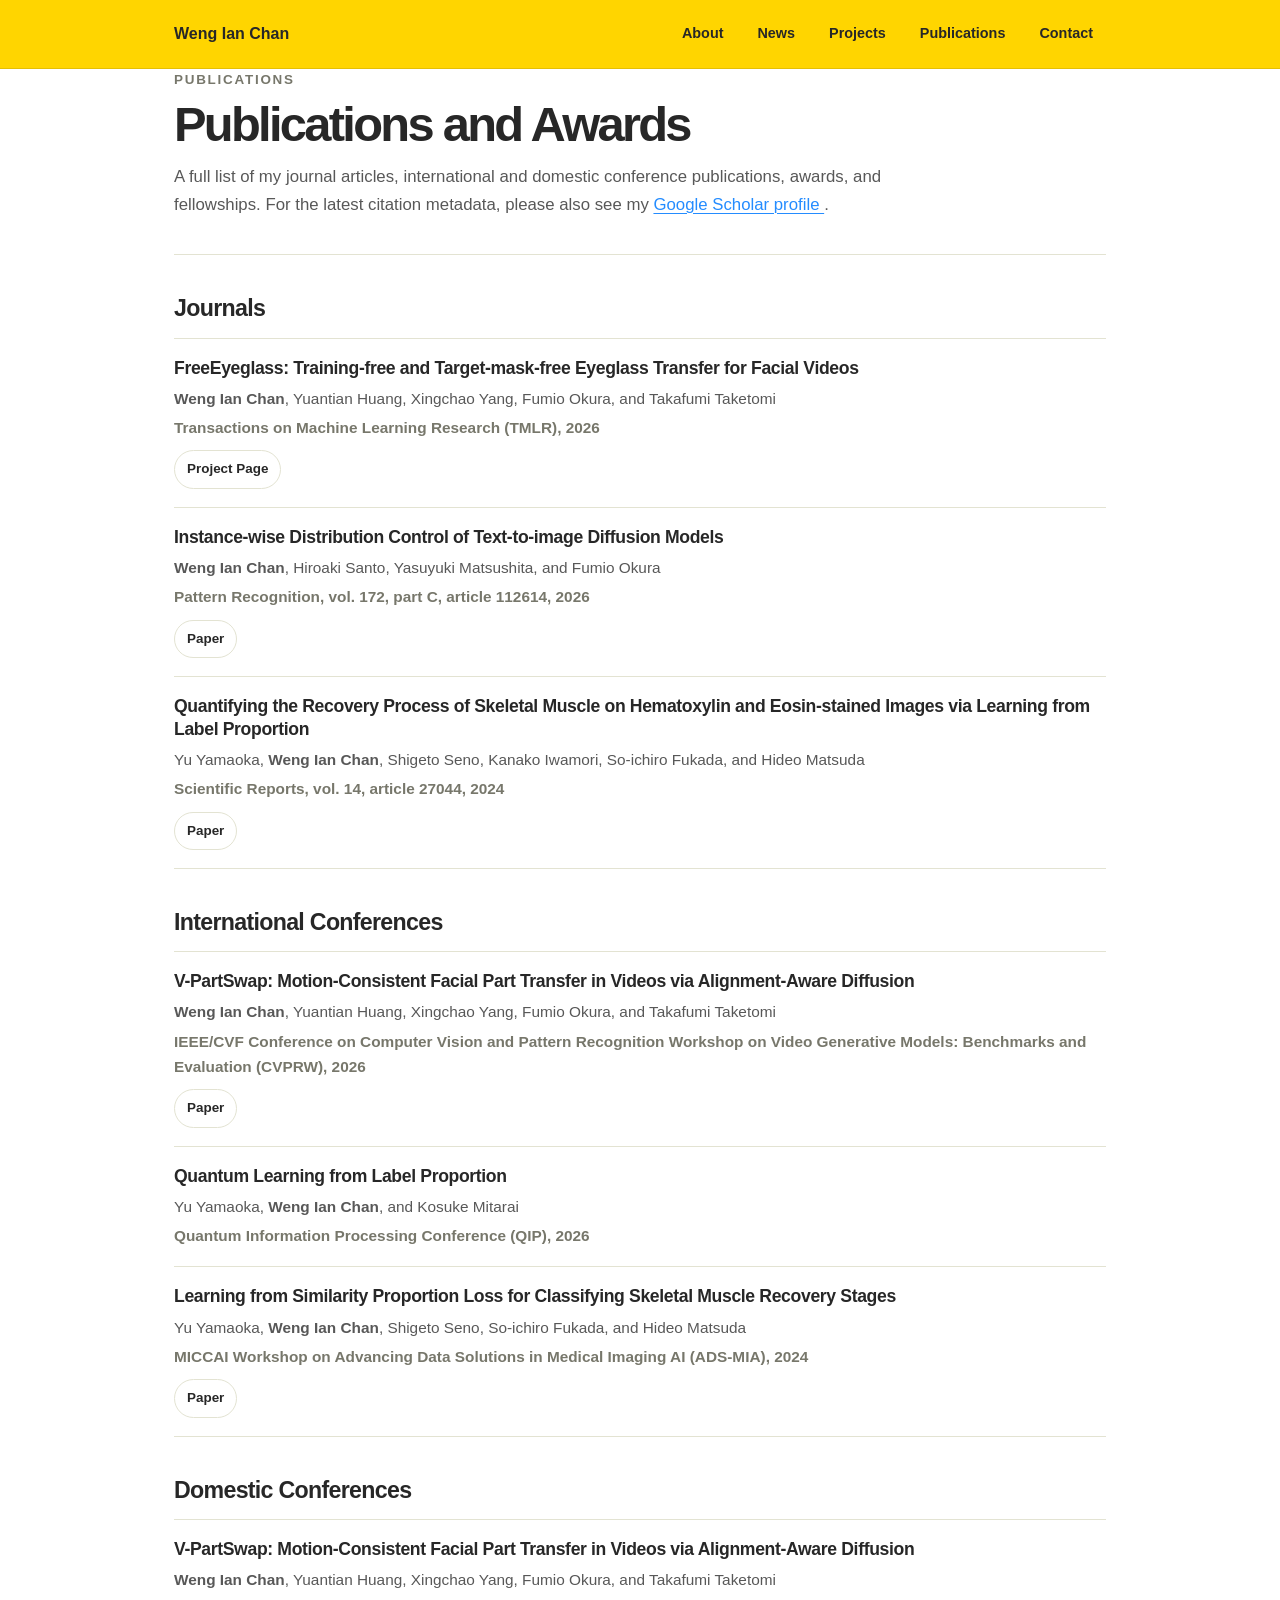
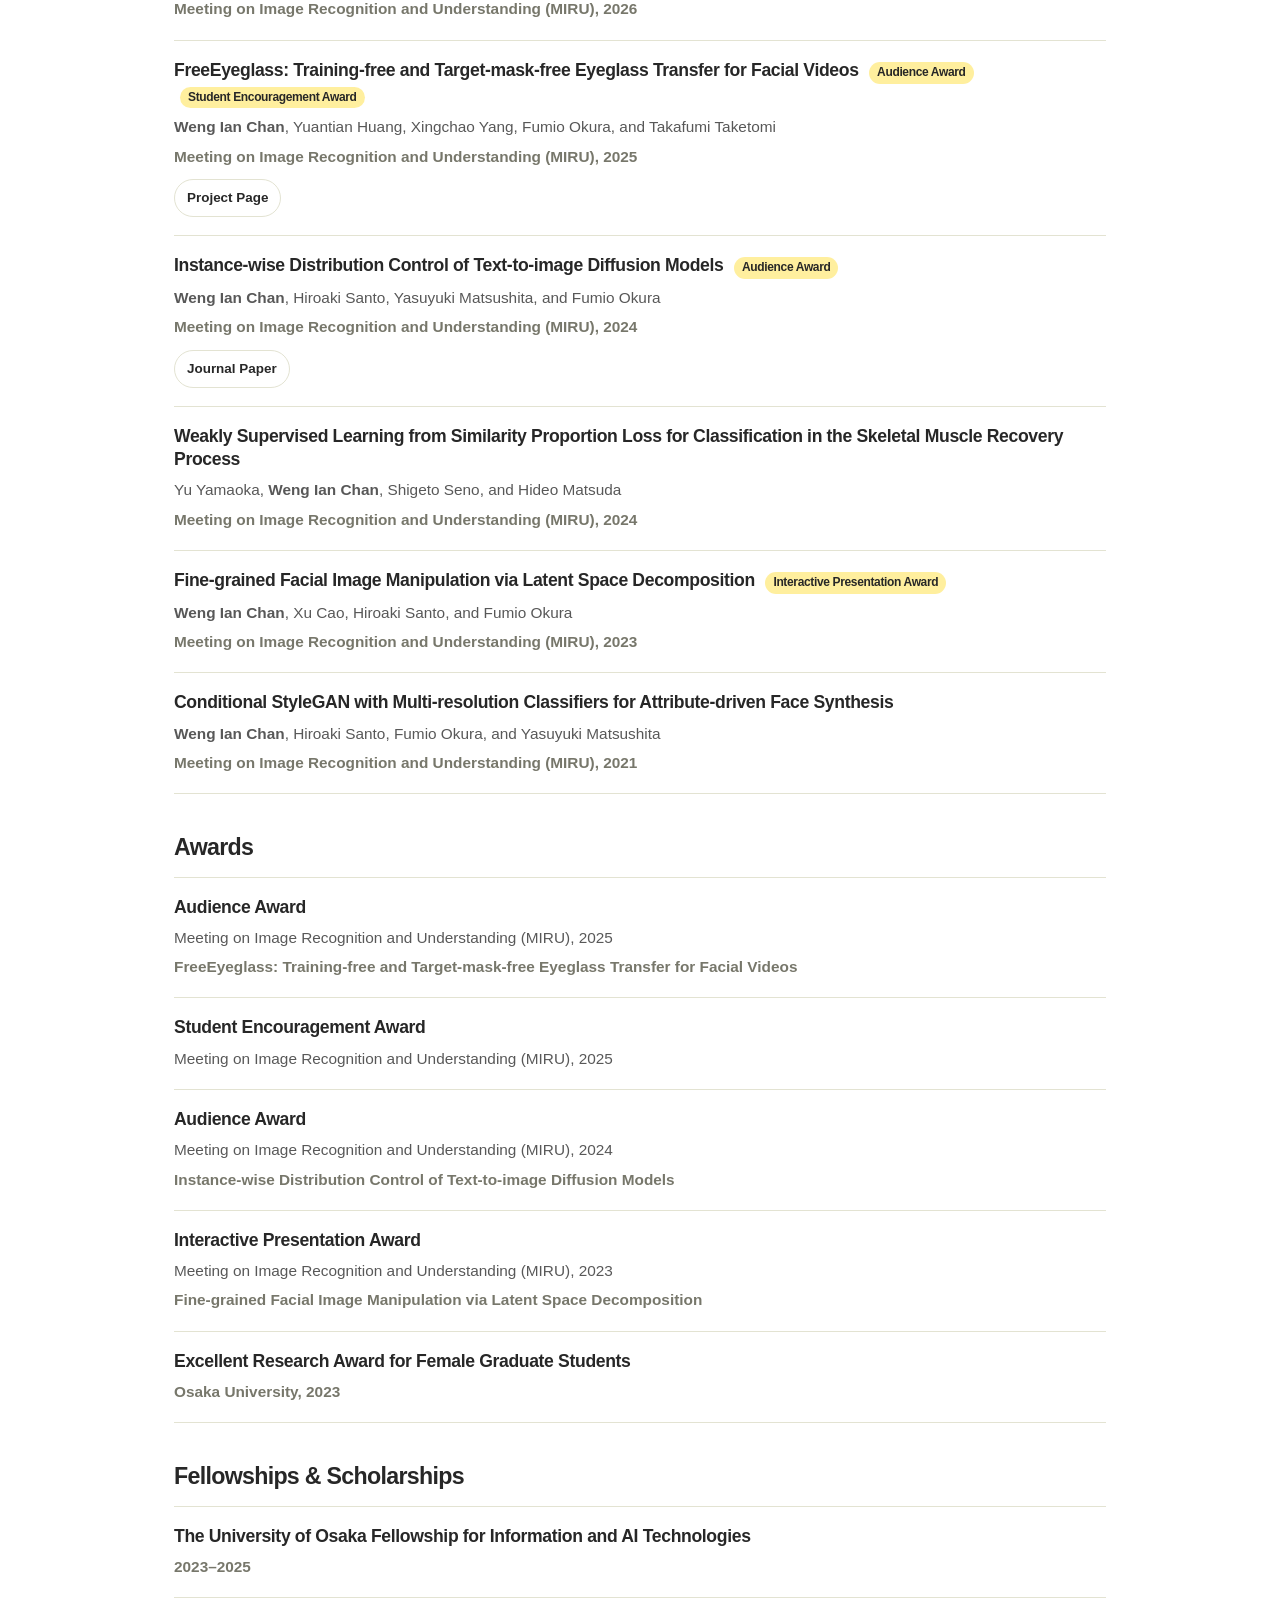
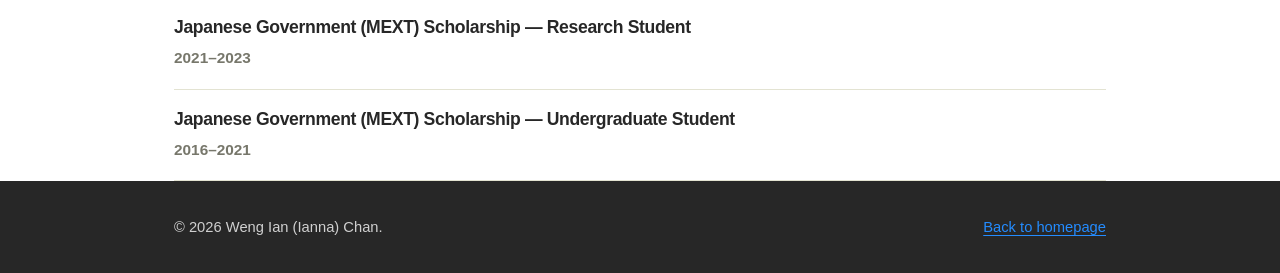
==== commit 87961e0a: "Revise publication details and update awards section Updated the publication page with new content a" ====
--- a/publication.html
+++ b/publication.html
@@ -3,14 +3,27 @@
 <head>
   <meta charset="UTF-8" />
   <meta name="viewport" content="width=device-width, initial-scale=1" />
+
   <title>Publications – Weng Ian Chan</title>
-  <meta name="description" content="Full publication list of Weng Ian (Ianna) Chan." />
+
+  <meta
+    name="description"
+    content="Publications, awards, fellowships, and scholarships of Weng Ian (Ianna) Chan."
+  />
+
   <link rel="stylesheet" href="assets/css/publication.css" />
 </head>
+
 <body>
+
+  <!-- Header -->
   <header class="site-header">
     <div class="container nav">
-      <a class="brand" href="index.html">Weng Ian Chan</a>
+
+      <a class="brand" href="index.html">
+        Weng Ian Chan
+      </a>
+
       <nav class="nav-links" aria-label="Main navigation">
         <a href="index.html#about">About</a>
         <a href="index.html#news">News</a>
@@ -18,85 +31,683 @@
         <a href="publication.html">Publications</a>
         <a href="index.html#contact">Contact</a>
       </nav>
+
     </div>
   </header>
 
+
+  <!-- Main content -->
   <main class="container">
+
+    <!-- Introduction -->
     <section class="hero">
-      <p class="kicker">Publications</p>
-      <h1>Full publication list</h1>
-      <p class="intro">A full list of journal, conference, workshop, and domestic publications. For the latest citation metadata, please also see my <a href="https://scholar.google.com/citations?user=TcdTtjIAAAAJ" target="_blank" rel="noopener">Google Scholar profile</a>.</p>
+
+      <p class="kicker">
+        Publications
+      </p>
+
+      <h1>
+        Publications and Awards
+      </h1>
+
+      <p class="intro">
+        A full list of my journal articles, international and domestic
+        conference publications, awards, and fellowships. For the latest
+        citation metadata, please also see my
+        <a
+          href="https://scholar.google.com/citations?user=TcdTtjIAAAAJ"
+          target="_blank"
+          rel="noopener noreferrer"
+        >
+          Google Scholar profile
+        </a>.
+      </p>
+
     </section>
 
-    <h2 class="year">2026</h2>
-    <div class="pub-list">
-      <article class="pub">
-        <h2>FreeEyeglass: Training-free and Mask-free Eyeglass Transfer for Facial Videos <span class="badge">MIRU Audience Award</span></h2>
-        <p class="authors"><strong>Weng Ian Chan</strong>, Yuantian Huang, Xingchao Yang, Fumio Okura, Takafumi Taketomi</p>
-        <p class="venue">TMLR, accepted July 2026</p>
-        <div class="links"><a class="pill" href="https://moegi161.github.io/freeeyeglass-project/" target="_blank" rel="noopener">Project page</a></div>
-      </article>
-      <article class="pub">
-        <h2>Instance-wise Distribution Control of Text-to-image Diffusion Models</h2>
-        <p class="authors"><strong>Weng Ian Chan</strong>, Hiroaki Santo, Yasuyuki Matsushita, Fumio Okura</p>
-        <p class="venue">Pattern Recognition, vol. 172, part C, article 112614, 2026</p>
-        <p class="note">Controls multi-instance distributions in text-to-image diffusion models and improves representation of underrepresented groups.</p>
-        <div class="links"><a class="pill" href="https://doi.org/10.1016/j.patcog.2025.112614" target="_blank" rel="noopener">Paper</a></div>
-      </article>
-      <article class="pub">
-        <h2>V-PartSwap</h2>
-        <p class="authors"><strong>Weng Ian Chan</strong> et al.</p>
-        <p class="venue">CVPRW 2026</p>
-        <div class="links"><a class="pill" href="https://openreview.net/forum?id=ls6tDTvkuY" target="_blank" rel="noopener">OpenReview</a></div>
-      </article>
-      <article class="pub">
-        <h2>Quantum Learning from Label Proportion</h2>
-        <p class="authors">Yu Yamaoka, <strong>Weng Ian Chan</strong>, Kosuke Mitarai</p>
-        <p class="venue">Quantum Information Processing (QIP), 2026, poster</p>
-      </article>
+
+    <!-- ====================================================== -->
+    <!-- Journals -->
+    <!-- ====================================================== -->
+
+    <section id="journals">
+
+      <h2 class="year">
+        Journals
+      </h2>
+
+      <div class="pub-list">
+
+
+        <!-- FreeEyeglass -->
+        <article class="pub">
+
+          <h2>
+            FreeEyeglass: Training-free and Target-mask-free
+            Eyeglass Transfer for Facial Videos
+          </h2>
+
+          <p class="authors">
+            <strong>Weng Ian Chan</strong>,
+            Yuantian Huang,
+            Xingchao Yang,
+            Fumio Okura,
+            and Takafumi Taketomi
+          </p>
+
+          <p class="venue">
+            Transactions on Machine Learning Research (TMLR), 2026
+          </p>
+
+          <div class="links">
+
+            <a
+              class="pill"
+              href="https://moegi161.github.io/freeeyeglass-project/"
+              target="_blank"
+              rel="noopener noreferrer"
+            >
+              Project Page
+            </a>
+
+          </div>
+
+        </article>
+
+
+        <!-- Instance-wise Distribution Control -->
+        <article class="pub">
+
+          <h2>
+            Instance-wise Distribution Control of Text-to-image
+            Diffusion Models
+          </h2>
+
+          <p class="authors">
+            <strong>Weng Ian Chan</strong>,
+            Hiroaki Santo,
+            Yasuyuki Matsushita,
+            and Fumio Okura
+          </p>
+
+          <p class="venue">
+            Pattern Recognition,
+            vol. 172, part C, article 112614, 2026
+          </p>
+
+          <div class="links">
+
+            <a
+              class="pill"
+              href="https://doi.org/10.1016/j.patcog.2025.112614"
+              target="_blank"
+              rel="noopener noreferrer"
+            >
+              Paper
+            </a>
+
+          </div>
+
+        </article>
+
+
+        <!-- Scientific Reports -->
+        <article class="pub">
+
+          <h2>
+            Quantifying the Recovery Process of Skeletal Muscle
+            on Hematoxylin and Eosin-stained Images via Learning
+            from Label Proportion
+          </h2>
+
+          <p class="authors">
+            Yu Yamaoka,
+            <strong>Weng Ian Chan</strong>,
+            Shigeto Seno,
+            Kanako Iwamori,
+            So-ichiro Fukada,
+            and Hideo Matsuda
+          </p>
+
+          <p class="venue">
+            Scientific Reports,
+            vol. 14, article 27044, 2024
+          </p>
+
+          <div class="links">
+
+            <a
+              class="pill"
+              href="https://www.nature.com/articles/s41598-024-78433-z"
+              target="_blank"
+              rel="noopener noreferrer"
+            >
+              Paper
+            </a>
+
+          </div>
+
+        </article>
+
+
+      </div>
+
+    </section>
+
+
+    <!-- ====================================================== -->
+    <!-- International Conferences -->
+    <!-- ====================================================== -->
+
+    <section id="international-conferences">
+
+      <h2 class="year">
+        International Conferences
+      </h2>
+
+      <div class="pub-list">
+
+
+        <!-- V-PartSwap -->
+        <article class="pub">
+
+          <h2>
+            V-PartSwap: Motion-Consistent Facial Part Transfer
+            in Videos via Alignment-Aware Diffusion
+          </h2>
+
+          <p class="authors">
+            <strong>Weng Ian Chan</strong>,
+            Yuantian Huang,
+            Xingchao Yang,
+            Fumio Okura,
+            and Takafumi Taketomi
+          </p>
+
+          <p class="venue">
+            IEEE/CVF Conference on Computer Vision and Pattern Recognition
+            Workshop on Video Generative Models: Benchmarks and Evaluation
+            (CVPRW), 2026
+          </p>
+
+          <div class="links">
+
+            <a
+              class="pill"
+              href="https://openreview.net/forum?id=ls6tDTvkuY"
+              target="_blank"
+              rel="noopener noreferrer"
+            >
+              Paper
+            </a>
+
+          </div>
+
+        </article>
+
+
+        <!-- Quantum Learning -->
+        <article class="pub">
+
+          <h2>
+            Quantum Learning from Label Proportion
+          </h2>
+
+          <p class="authors">
+            Yu Yamaoka,
+            <strong>Weng Ian Chan</strong>,
+            and Kosuke Mitarai
+          </p>
+
+          <p class="venue">
+            Quantum Information Processing Conference (QIP), 2026
+          </p>
+
+        </article>
+
+
+        <!-- Similarity Proportion Loss -->
+        <article class="pub">
+
+          <h2>
+            Learning from Similarity Proportion Loss for
+            Classifying Skeletal Muscle Recovery Stages
+          </h2>
+
+          <p class="authors">
+            Yu Yamaoka,
+            <strong>Weng Ian Chan</strong>,
+            Shigeto Seno,
+            So-ichiro Fukada,
+            and Hideo Matsuda
+          </p>
+
+          <p class="venue">
+            MICCAI Workshop on Advancing Data Solutions in Medical
+            Imaging AI (ADS-MIA), 2024
+          </p>
+
+          <div class="links">
+
+            <a
+              class="pill"
+              href="https://arxiv.org/abs/2505.04150"
+              target="_blank"
+              rel="noopener noreferrer"
+            >
+              Paper
+            </a>
+
+          </div>
+
+        </article>
+
+
+      </div>
+
+    </section>
+
+
+    <!-- ====================================================== -->
+    <!-- Domestic Conferences -->
+    <!-- ====================================================== -->
+
+    <section id="domestic-conferences">
+
+      <h2 class="year">
+        Domestic Conferences
+      </h2>
+
+      <div class="pub-list">
+
+
+        <!-- V-PartSwap MIRU -->
+        <article class="pub">
+
+          <h2>
+            V-PartSwap: Motion-Consistent Facial Part Transfer
+            in Videos via Alignment-Aware Diffusion
+          </h2>
+
+          <p class="authors">
+            <strong>Weng Ian Chan</strong>,
+            Yuantian Huang,
+            Xingchao Yang,
+            Fumio Okura,
+            and Takafumi Taketomi
+          </p>
+
+          <p class="venue">
+            Meeting on Image Recognition and Understanding
+            (MIRU), 2026
+          </p>
+
+        </article>
+
+
+        <!-- FreeEyeglass MIRU -->
+        <article class="pub">
+
+          <h2>
+            FreeEyeglass: Training-free and Target-mask-free
+            Eyeglass Transfer for Facial Videos
+
+            <span class="badge">
+              Audience Award
+            </span>
+
+            <span class="badge">
+              Student Encouragement Award
+            </span>
+          </h2>
+
+          <p class="authors">
+            <strong>Weng Ian Chan</strong>,
+            Yuantian Huang,
+            Xingchao Yang,
+            Fumio Okura,
+            and Takafumi Taketomi
+          </p>
+
+          <p class="venue">
+            Meeting on Image Recognition and Understanding
+            (MIRU), 2025
+          </p>
+
+          <div class="links">
+
+            <a
+              class="pill"
+              href="https://moegi161.github.io/freeeyeglass-project/"
+              target="_blank"
+              rel="noopener noreferrer"
+            >
+              Project Page
+            </a>
+
+          </div>
+
+        </article>
+
+
+        <!-- Distribution Control MIRU -->
+        <article class="pub">
+
+          <h2>
+            Instance-wise Distribution Control of Text-to-image
+            Diffusion Models
+
+            <span class="badge">
+              Audience Award
+            </span>
+          </h2>
+
+          <p class="authors">
+            <strong>Weng Ian Chan</strong>,
+            Hiroaki Santo,
+            Yasuyuki Matsushita,
+            and Fumio Okura
+          </p>
+
+          <p class="venue">
+            Meeting on Image Recognition and Understanding
+            (MIRU), 2024
+          </p>
+
+          <div class="links">
+
+            <a
+              class="pill"
+              href="https://doi.org/10.1016/j.patcog.2025.112614"
+              target="_blank"
+              rel="noopener noreferrer"
+            >
+              Journal Paper
+            </a>
+
+          </div>
+
+        </article>
+
+
+        <!-- Muscle Recovery MIRU -->
+        <article class="pub">
+
+          <h2>
+            Weakly Supervised Learning from Similarity Proportion
+            Loss for Classification in the Skeletal Muscle
+            Recovery Process
+          </h2>
+
+          <p class="authors">
+            Yu Yamaoka,
+            <strong>Weng Ian Chan</strong>,
+            Shigeto Seno,
+            and Hideo Matsuda
+          </p>
+
+          <p class="venue">
+            Meeting on Image Recognition and Understanding
+            (MIRU), 2024
+          </p>
+
+        </article>
+
+
+        <!-- Facial Image Manipulation -->
+        <article class="pub">
+
+          <h2>
+            Fine-grained Facial Image Manipulation via
+            Latent Space Decomposition
+
+            <span class="badge">
+              Interactive Presentation Award
+            </span>
+          </h2>
+
+          <p class="authors">
+            <strong>Weng Ian Chan</strong>,
+            Xu Cao,
+            Hiroaki Santo,
+            and Fumio Okura
+          </p>
+
+          <p class="venue">
+            Meeting on Image Recognition and Understanding
+            (MIRU), 2023
+          </p>
+
+        </article>
+
+
+        <!-- Conditional StyleGAN -->
+        <article class="pub">
+
+          <h2>
+            Conditional StyleGAN with Multi-resolution Classifiers
+            for Attribute-driven Face Synthesis
+          </h2>
+
+          <p class="authors">
+            <strong>Weng Ian Chan</strong>,
+            Hiroaki Santo,
+            Fumio Okura,
+            and Yasuyuki Matsushita
+          </p>
+
+          <p class="venue">
+            Meeting on Image Recognition and Understanding
+            (MIRU), 2021
+          </p>
+
+        </article>
+
+
+      </div>
+
+    </section>
+
+
+    <!-- ====================================================== -->
+    <!-- Awards -->
+    <!-- ====================================================== -->
+
+    <section id="awards">
+
+      <h2 class="year">
+        Awards
+      </h2>
+
+      <div class="pub-list">
+
+
+        <!-- MIRU 2025 Audience Award -->
+        <article class="pub">
+
+          <h2>
+            Audience Award
+          </h2>
+
+          <p class="authors">
+            Meeting on Image Recognition and Understanding
+            (MIRU), 2025
+          </p>
+
+          <p class="venue">
+            FreeEyeglass: Training-free and Target-mask-free
+            Eyeglass Transfer for Facial Videos
+          </p>
+
+        </article>
+
+
+        <!-- MIRU 2025 Student Encouragement Award -->
+        <article class="pub">
+
+          <h2>
+            Student Encouragement Award
+          </h2>
+
+          <p class="authors">
+            Meeting on Image Recognition and Understanding
+            (MIRU), 2025
+          </p>
+
+        </article>
+
+
+        <!-- MIRU 2024 Audience Award -->
+        <article class="pub">
+
+          <h2>
+            Audience Award
+          </h2>
+
+          <p class="authors">
+            Meeting on Image Recognition and Understanding
+            (MIRU), 2024
+          </p>
+
+          <p class="venue">
+            Instance-wise Distribution Control of Text-to-image
+            Diffusion Models
+          </p>
+
+        </article>
+
+
+        <!-- MIRU 2023 Interactive Presentation Award -->
+        <article class="pub">
+
+          <h2>
+            Interactive Presentation Award
+          </h2>
+
+          <p class="authors">
+            Meeting on Image Recognition and Understanding
+            (MIRU), 2023
+          </p>
+
+          <p class="venue">
+            Fine-grained Facial Image Manipulation via
+            Latent Space Decomposition
+          </p>
+
+        </article>
+
+
+        <!-- Female Graduate Student Award -->
+        <article class="pub">
+
+          <h2>
+            Excellent Research Award for Female Graduate Students
+          </h2>
+
+          <p class="venue">
+            Osaka University, 2023
+          </p>
+
+        </article>
+
+
+      </div>
+
+    </section>
+
+
+    <!-- ====================================================== -->
+    <!-- Fellowships and Scholarships -->
+    <!-- ====================================================== -->
+
+    <section id="fellowships">
+
+      <h2 class="year">
+        Fellowships &amp; Scholarships
+      </h2>
+
+      <div class="pub-list">
+
+
+        <!-- Osaka University Fellowship -->
+        <article class="pub">
+
+          <h2>
+            The University of Osaka Fellowship for
+            Information and AI Technologies
+          </h2>
+
+          <p class="venue">
+            2023–2025
+          </p>
+
+        </article>
+
+
+        <!-- MEXT Research Student -->
+        <article class="pub">
+
+          <h2>
+            Japanese Government (MEXT) Scholarship
+            — Research Student
+          </h2>
+
+          <p class="venue">
+            2021–2023
+          </p>
+
+        </article>
+
+
+        <!-- MEXT Undergraduate -->
+        <article class="pub">
+
+          <h2>
+            Japanese Government (MEXT) Scholarship
+            — Undergraduate Student
+          </h2>
+
+          <p class="venue">
+            2016–2021
+          </p>
+
+        </article>
+
+
+      </div>
+
+    </section>
+
+
+  </main>
+
+
+  <!-- Footer -->
+  <footer>
+
+    <div class="container footer-inner">
+
+      <span>
+        &copy;
+        <span id="year"></span>
+        Weng Ian (Ianna) Chan.
+      </span>
+
+      <span>
+        <a href="index.html">
+          Back to homepage
+        </a>
+      </span>
+
     </div>
 
-    <h2 class="year">2024</h2>
-    <div class="pub-list">
-      <article class="pub">
-        <h2>Quantifying the recovery process of skeletal muscle on hematoxylin and eosin-stained images via learning from label proportion</h2>
-        <p class="authors">Yu Yamaoka, <strong>Weng Ian Chan</strong>, Shigeto Seno, Kanako Iwamori, So-ichiro Fukada, Hideo Matsuda</p>
-        <p class="venue">Scientific Reports, 14(1):27044, 2024</p>
-        <div class="links"><a class="pill" href="https://www.nature.com/articles/s41598-024-78433-z" target="_blank" rel="noopener">Paper</a></div>
-      </article>
-      <article class="pub">
-        <h2>Learning from Similarity Proportion Loss for Classifying Skeletal Muscle Recovery Stages</h2>
-        <p class="authors">Yu Yamaoka, <strong>Weng Ian Chan</strong>, Shigeto Seno, Soichiro Fukada, Hideo Matsuda</p>
-        <p class="venue">MICCAI Workshop on Advancing Data Solutions in Medical Imaging AI (ADS-MIA), 2024</p>
-        <div class="links"><a class="pill" href="https://arxiv.org/abs/2505.04150" target="_blank" rel="noopener">Paper</a></div>
-      </article>
-    </div>
-
-    <h2 class="year">2023</h2>
-    <div class="pub-list">
-      <article class="pub">
-        <h2>Fine-grained Facial Image Manipulation via Latent Space Decomposition <span class="badge">Interactive Presentation Award</span></h2>
-        <p class="authors"><strong>Weng Ian Chan</strong>, Xu Cao, Hiroaki Santo, Fumio Okura</p>
-        <p class="venue">Meeting on Image Recognition and Understanding (MIRU), 2023</p>
-      </article>
-    </div>
-
-    <h2 class="year">2021</h2>
-    <div class="pub-list">
-      <article class="pub">
-        <h2>Conditional StyleGAN with Multi-resolution Classifiers for Attribute-driven Face Synthesis</h2>
-        <p class="authors"><strong>Weng Ian Chan</strong>, Hiroaki Santo, Fumio Okura, Yasuyuki Matsushita</p>
-        <p class="venue">Meeting on Image Recognition and Understanding (MIRU), 2021</p>
-      </article>
-    </div>
-  </main>
-
-  <footer>
-    <div class="container footer-inner">
-      <span>&copy; <span id="year"></span> Weng Ian (Ianna) Chan.</span>
-      <span><a href="index.html">Back to homepage</a></span>
-    </div>
   </footer>
-  <script>document.getElementById("year").textContent = new Date().getFullYear();</script>
+
+
+  <script>
+    document.getElementById("year").textContent =
+      new Date().getFullYear();
+  </script>
+
 </body>
 </html>
